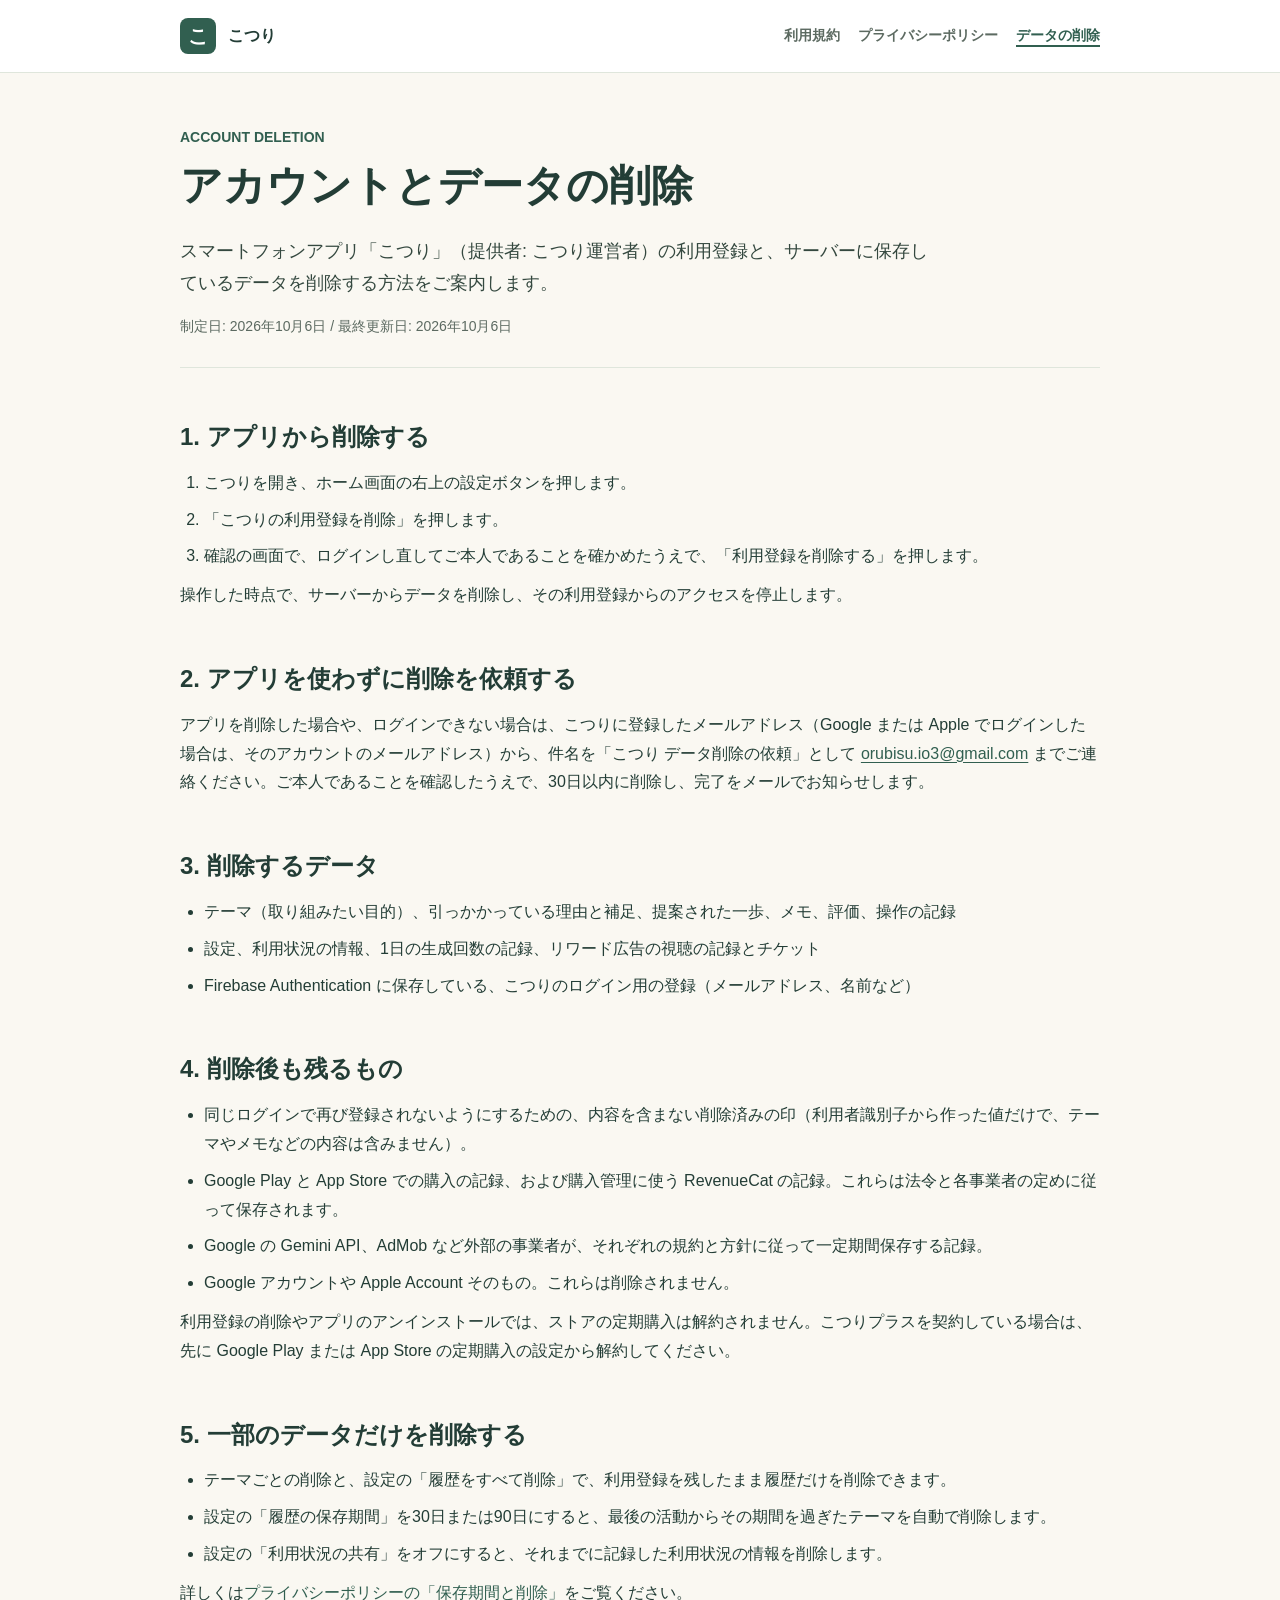
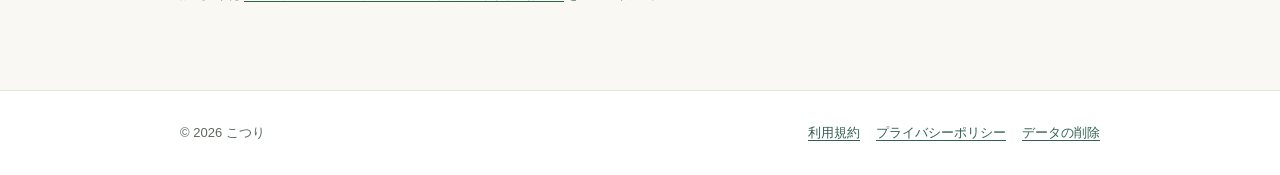
==== delete.html @ 42efa061 "アカウントとデータの削除の案内ページを追加する Co-Authored-By: Claude Opus 5.5 <noreply@anthropic.com>" ====
<!doctype html>
<html lang="ja">
  <head>
    <meta charset="utf-8">
    <meta name="viewport" content="width=device-width, initial-scale=1">
    <meta name="description" content="こつり アカウントとデータの削除">
    <title>アカウントとデータの削除 | こつり</title>
    <link rel="stylesheet" href="assets/legal.css">
  </head>
  <body>
    <header class="site-header">
      <div class="header-inner">
        <a class="brand" href="index.html" aria-label="こつり 法的情報トップ">
          <span class="brand-mark" aria-hidden="true">こ</span>
          <span>こつり</span>
        </a>
        <nav class="site-nav" aria-label="法的情報">
          <a href="terms.html">利用規約</a>
          <a href="privacy.html">プライバシーポリシー</a>
          <a href="delete.html" aria-current="page">データの削除</a>
        </nav>
      </div>
    </header>

    <main class="page">
      <header class="document-header">
        <p class="eyebrow">ACCOUNT DELETION</p>
        <h1>アカウントとデータの削除</h1>
        <p class="lead">
          スマートフォンアプリ「こつり」（提供者: こつり運営者）の利用登録と、サーバーに保存しているデータを削除する方法をご案内します。
        </p>
        <p class="updated">制定日: 2026年10月6日 / 最終更新日: 2026年10月6日</p>
      </header>

      <section class="legal-section" id="in-app">
        <h2>1. アプリから削除する</h2>
        <ol>
          <li>こつりを開き、ホーム画面の右上の設定ボタンを押します。</li>
          <li>「こつりの利用登録を削除」を押します。</li>
          <li>確認の画面で、ログインし直してご本人であることを確かめたうえで、「利用登録を削除する」を押します。</li>
        </ol>
        <p>操作した時点で、サーバーからデータを削除し、その利用登録からのアクセスを停止します。</p>
      </section>

      <section class="legal-section" id="request">
        <h2>2. アプリを使わずに削除を依頼する</h2>
        <p>
          アプリを削除した場合や、ログインできない場合は、こつりに登録したメールアドレス（Google または Apple でログインした場合は、そのアカウントのメールアドレス）から、件名を「こつり データ削除の依頼」として
          <a href="mailto:orubisu.io3@gmail.com">orubisu.io3@gmail.com</a>
          までご連絡ください。ご本人であることを確認したうえで、30日以内に削除し、完了をメールでお知らせします。
        </p>
      </section>

      <section class="legal-section" id="deleted">
        <h2>3. 削除するデータ</h2>
        <ul>
          <li>テーマ（取り組みたい目的）、引っかかっている理由と補足、提案された一歩、メモ、評価、操作の記録</li>
          <li>設定、利用状況の情報、1日の生成回数の記録、リワード広告の視聴の記録とチケット</li>
          <li>Firebase Authentication に保存している、こつりのログイン用の登録（メールアドレス、名前など）</li>
        </ul>
      </section>

      <section class="legal-section" id="kept">
        <h2>4. 削除後も残るもの</h2>
        <ul>
          <li>同じログインで再び登録されないようにするための、内容を含まない削除済みの印（利用者識別子から作った値だけで、テーマやメモなどの内容は含みません）。</li>
          <li>Google Play と App Store での購入の記録、および購入管理に使う RevenueCat の記録。これらは法令と各事業者の定めに従って保存されます。</li>
          <li>Google の Gemini API、AdMob など外部の事業者が、それぞれの規約と方針に従って一定期間保存する記録。</li>
          <li>Google アカウントや Apple Account そのもの。これらは削除されません。</li>
        </ul>
        <p>
          利用登録の削除やアプリのアンインストールでは、ストアの定期購入は解約されません。こつりプラスを契約している場合は、先に Google Play または App Store の定期購入の設定から解約してください。
        </p>
      </section>

      <section class="legal-section" id="partial">
        <h2>5. 一部のデータだけを削除する</h2>
        <ul>
          <li>テーマごとの削除と、設定の「履歴をすべて削除」で、利用登録を残したまま履歴だけを削除できます。</li>
          <li>設定の「履歴の保存期間」を30日または90日にすると、最後の活動からその期間を過ぎたテーマを自動で削除します。</li>
          <li>設定の「利用状況の共有」をオフにすると、それまでに記録した利用状況の情報を削除します。</li>
        </ul>
        <p>詳しくは<a href="privacy.html#retention">プライバシーポリシーの「保存期間と削除」</a>をご覧ください。</p>
      </section>
    </main>

    <footer class="site-footer">
      <div class="site-footer-inner">
        <p>&copy; 2026 こつり</p>
        <div class="footer-links">
          <a href="terms.html">利用規約</a>
          <a href="privacy.html">プライバシーポリシー</a>
          <a href="delete.html">データの削除</a>
        </div>
      </div>
    </footer>
  </body>
</html>
---- assets/legal.css ----
:root {
  color-scheme: light;
  --bg: #faf8f2;
  --surface: #ffffff;
  --text: #233d36;
  --muted: #5c6a61;
  --line: #dfe6dc;
  --accent: #4f7d6b;
  --accent-strong: #315f50;
  --accent-soft: #edf3ec;
  --warning: #7a4c00;
  --warning-bg: #fff4d8;
  --focus: #005fcc;
}

* {
  box-sizing: border-box;
}

html {
  scroll-behavior: smooth;
}

body {
  margin: 0;
  background: var(--bg);
  color: var(--text);
  font-family: -apple-system, BlinkMacSystemFont, "Segoe UI", "Noto Sans JP",
    "Hiragino Kaku Gothic ProN", "Yu Gothic", Meiryo, sans-serif;
  font-size: 16px;
  line-height: 1.8;
}

a {
  color: var(--accent-strong);
  text-underline-offset: 0.2em;
}

a:hover {
  text-decoration-thickness: 2px;
}

a:focus-visible {
  outline: 3px solid var(--focus);
  outline-offset: 3px;
}

.site-header {
  background: var(--surface);
  border-bottom: 1px solid var(--line);
}

.header-inner,
.page,
.site-footer-inner {
  width: min(100% - 32px, 920px);
  margin-inline: auto;
}

.header-inner {
  min-height: 72px;
  display: flex;
  align-items: center;
  justify-content: space-between;
  gap: 20px;
}

.brand {
  display: inline-flex;
  align-items: center;
  gap: 12px;
  color: var(--text);
  font-weight: 700;
  text-decoration: none;
}

.brand-mark {
  width: 36px;
  height: 36px;
  display: grid;
  place-items: center;
  border-radius: 8px;
  background: #315f50;
  color: #ffffff;
  font-size: 20px;
  line-height: 1;
}

.site-nav {
  display: flex;
  flex-wrap: wrap;
  justify-content: flex-end;
  gap: 8px 18px;
}

.site-nav a {
  color: var(--muted);
  font-size: 14px;
  font-weight: 600;
  text-decoration: none;
}

.site-nav a[aria-current="page"] {
  color: var(--accent-strong);
  text-decoration: underline;
  text-decoration-thickness: 2px;
  text-underline-offset: 0.35em;
}

.page {
  padding-block: 52px 72px;
}

.document-header {
  padding-bottom: 28px;
  border-bottom: 1px solid var(--line);
}

.eyebrow {
  margin: 0 0 6px;
  color: var(--accent-strong);
  font-size: 14px;
  font-weight: 700;
}

h1,
h2,
h3 {
  line-height: 1.45;
  letter-spacing: 0;
}

h1 {
  margin: 0;
  font-size: clamp(28px, 5vw, 42px);
}

h2 {
  margin: 48px 0 14px;
  padding-top: 4px;
  font-size: 24px;
}

h3 {
  margin: 26px 0 8px;
  font-size: 18px;
}

p,
ul,
ol,
dl {
  margin-block: 10px;
}

ul,
ol {
  padding-left: 1.5em;
}

li + li {
  margin-top: 8px;
}

.updated {
  margin: 14px 0 0;
  color: var(--muted);
  font-size: 14px;
}

.lead {
  max-width: 760px;
  margin: 18px 0 0;
  color: #34483f;
  font-size: 18px;
}

.notice {
  margin: 28px 0;
  padding: 18px 20px;
  border-left: 4px solid var(--accent);
  border-radius: 0 8px 8px 0;
  background: var(--accent-soft);
}

.notice.warning {
  border-left-color: var(--warning);
  background: var(--warning-bg);
  color: #4d350d;
}

.legal-section {
  scroll-margin-top: 24px;
}

.table-wrap {
  margin-block: 18px;
  overflow-x: auto;
  border: 1px solid var(--line);
  border-radius: 8px;
  background: var(--surface);
}

table {
  width: 100%;
  min-width: 680px;
  border-collapse: collapse;
  font-size: 14px;
  line-height: 1.65;
}

th,
td {
  padding: 14px 16px;
  border-bottom: 1px solid var(--line);
  text-align: left;
  vertical-align: top;
}

th {
  background: #edf3ec;
  font-weight: 700;
}

tr:last-child td {
  border-bottom: 0;
}

.link-list {
  display: grid;
  grid-template-columns: repeat(3, minmax(0, 1fr));
  gap: 12px;
  margin-top: 28px;
}

.link-item {
  min-height: 132px;
  padding: 18px;
  border: 1px solid var(--line);
  border-radius: 8px;
  background: var(--surface);
}

.link-item h2 {
  margin: 0 0 8px;
  padding: 0;
  font-size: 19px;
}

.link-item p {
  margin: 0;
  color: var(--muted);
  font-size: 14px;
}

.action-link {
  display: inline-flex;
  align-items: center;
  justify-content: center;
  min-height: 48px;
  margin-top: 18px;
  padding: 10px 18px;
  border-radius: 8px;
  background: var(--accent-strong);
  color: #ffffff;
  font-weight: 700;
  text-decoration: none;
}

.contact-block {
  margin-top: 22px;
  padding: 20px;
  border: 1px solid var(--line);
  border-radius: 8px;
  background: var(--surface);
}

.site-footer {
  border-top: 1px solid var(--line);
  background: var(--surface);
}

.site-footer-inner {
  display: flex;
  align-items: center;
  justify-content: space-between;
  gap: 16px;
  min-height: 84px;
  color: var(--muted);
  font-size: 13px;
}

.site-footer p {
  margin: 0;
}

.footer-links {
  display: flex;
  flex-wrap: wrap;
  justify-content: flex-end;
  gap: 8px 16px;
}

@media (max-width: 720px) {
  .header-inner {
    align-items: flex-start;
    flex-direction: column;
    padding-block: 16px;
  }

  .site-nav {
    justify-content: flex-start;
  }

  .page {
    padding-block: 36px 56px;
  }

  h2 {
    margin-top: 38px;
  }

  .link-list {
    grid-template-columns: 1fr;
  }

  .site-footer-inner {
    align-items: flex-start;
    flex-direction: column;
    padding-block: 18px;
  }

  .footer-links {
    justify-content: flex-start;
  }
}

@media print {
  body {
    background: #ffffff;
    font-size: 11pt;
  }

  .site-nav,
  .site-footer,
  .action-link {
    display: none;
  }

  .page {
    width: 100%;
    padding: 0;
  }

  a {
    color: inherit;
  }
}
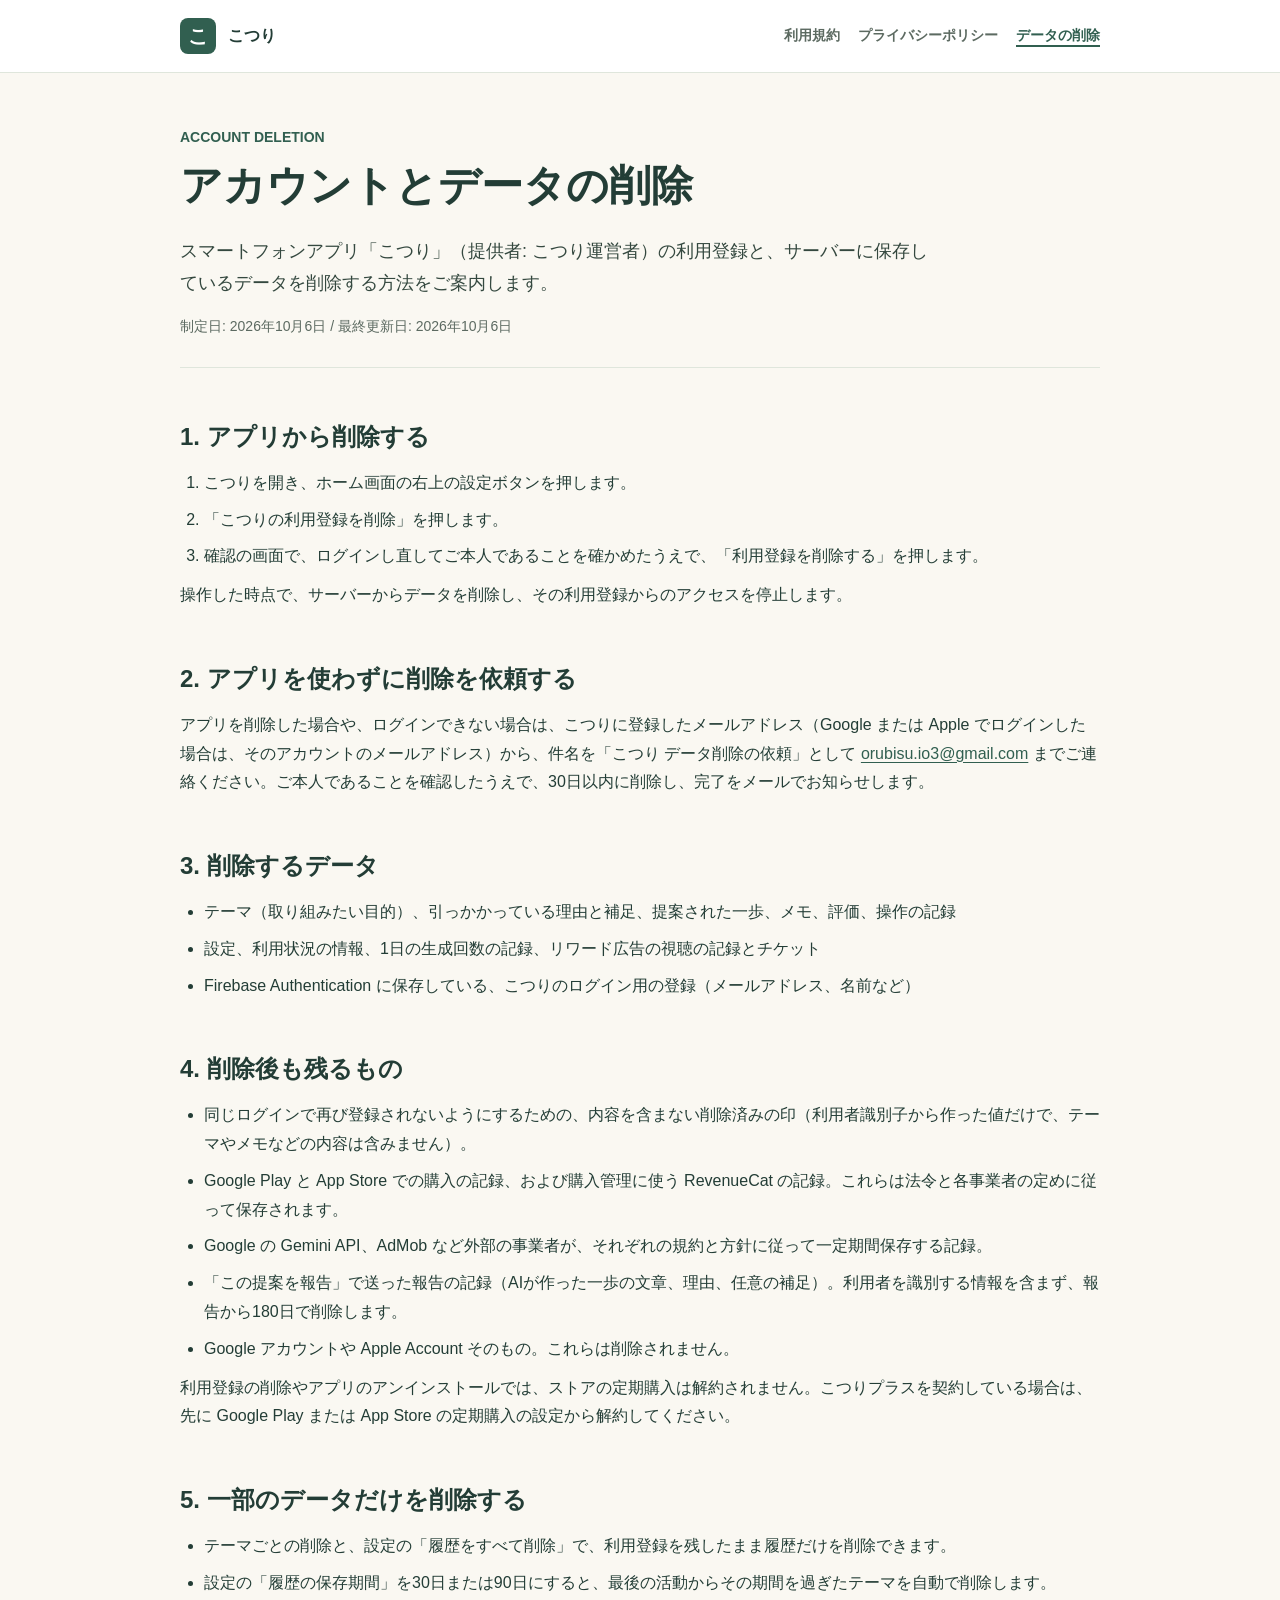
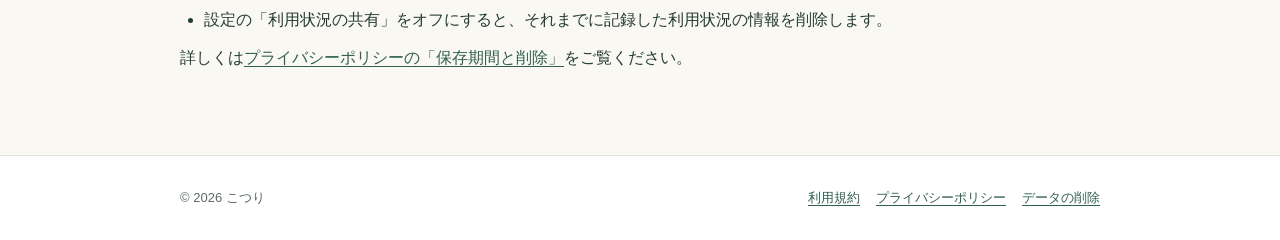
==== commit 956d7d78: "AIの提案の報告の記録の扱いを追記する Co-Authored-By: Claude Opus 5.5 <noreply@anthropic.com>" ====
--- a/delete.html
+++ b/delete.html
@@ -66,6 +66,7 @@
           <li>同じログインで再び登録されないようにするための、内容を含まない削除済みの印（利用者識別子から作った値だけで、テーマやメモなどの内容は含みません）。</li>
           <li>Google Play と App Store での購入の記録、および購入管理に使う RevenueCat の記録。これらは法令と各事業者の定めに従って保存されます。</li>
           <li>Google の Gemini API、AdMob など外部の事業者が、それぞれの規約と方針に従って一定期間保存する記録。</li>
+          <li>「この提案を報告」で送った報告の記録（AIが作った一歩の文章、理由、任意の補足）。利用者を識別する情報を含まず、報告から180日で削除します。</li>
           <li>Google アカウントや Apple Account そのもの。これらは削除されません。</li>
         </ul>
         <p>
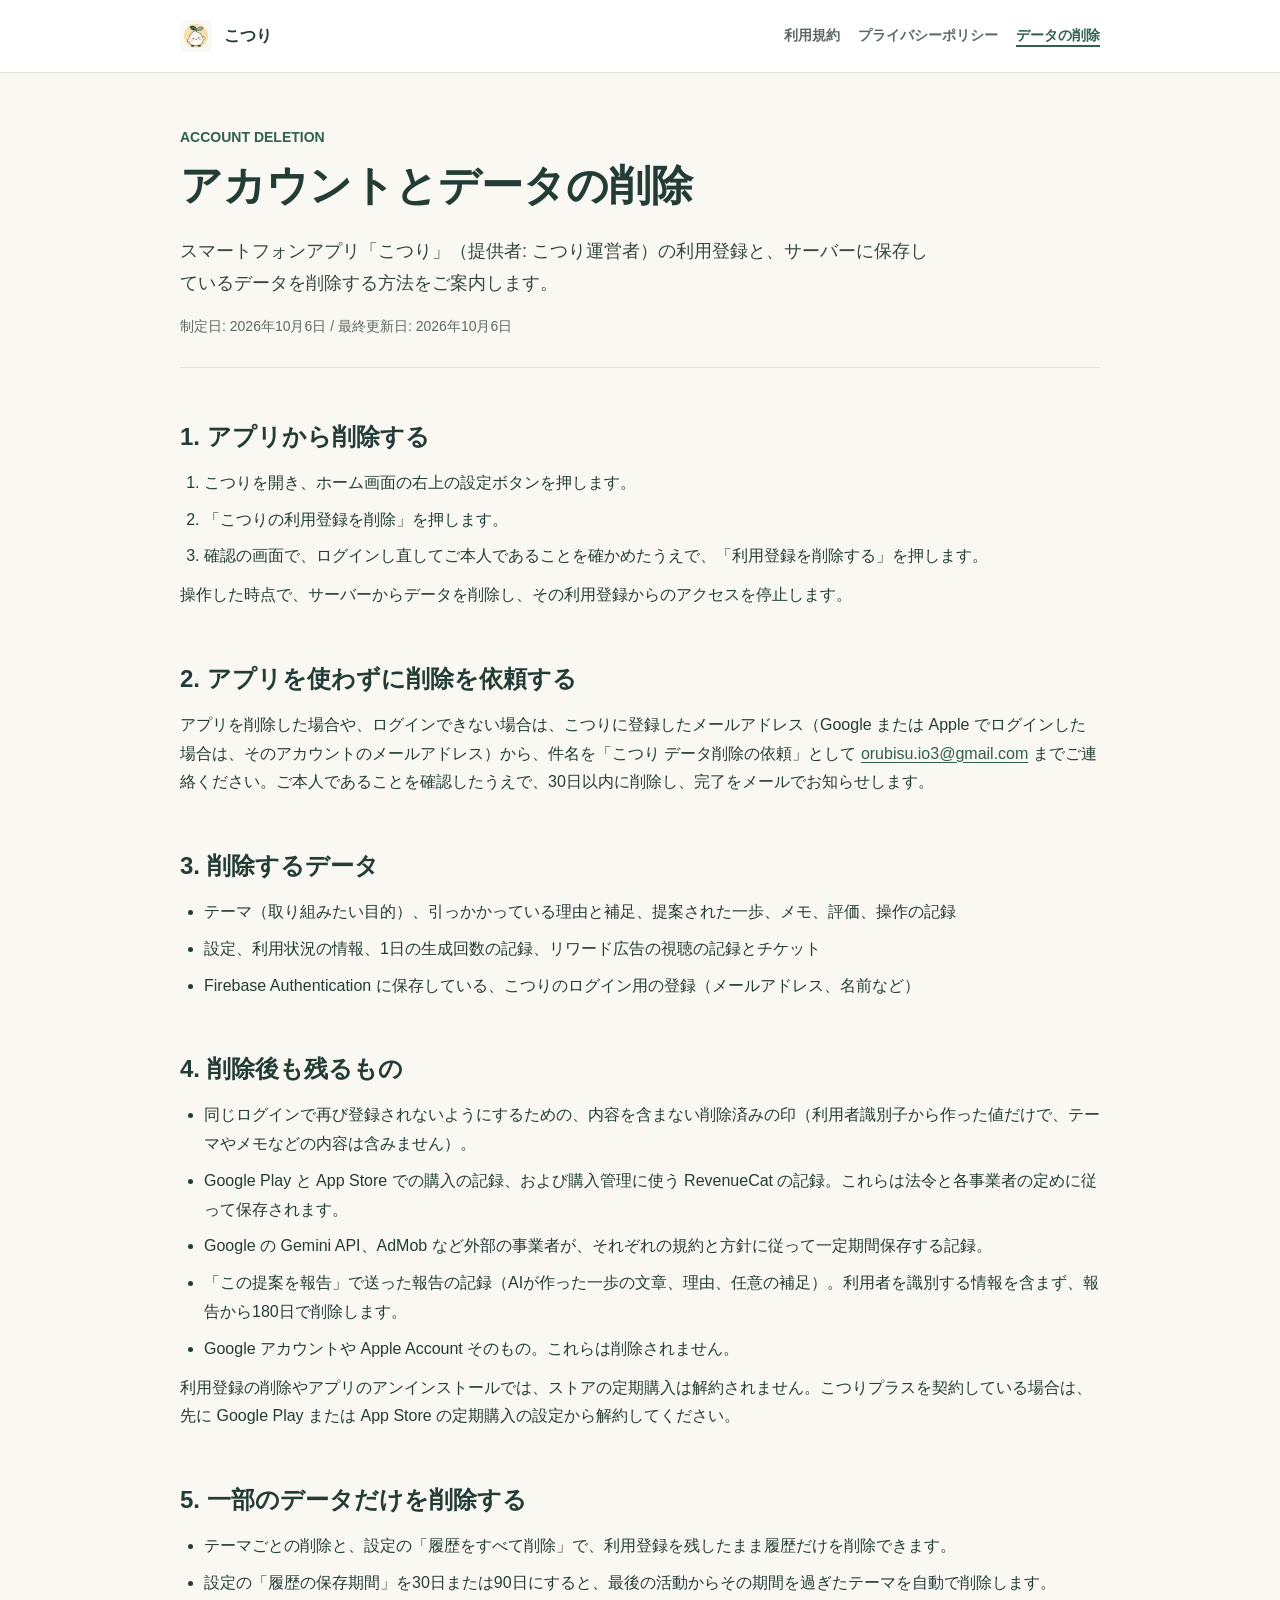
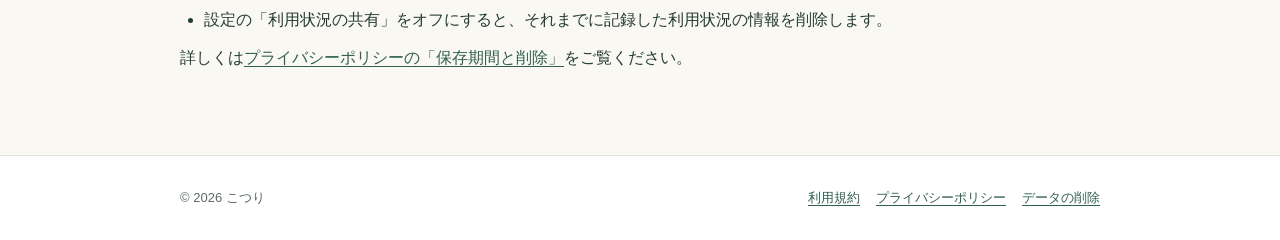
==== commit 7586525d: "規約類のページのロゴを紹介ページに揃える トップが紹介ページになったため、ロゴのリンク名を「こつり トップ」にし、アプリのアイコンを表示する。  Co-Authored-By: Claude Opus" ====
--- a/delete.html
+++ b/delete.html
@@ -5,13 +5,14 @@
     <meta name="viewport" content="width=device-width, initial-scale=1">
     <meta name="description" content="こつり アカウントとデータの削除">
     <title>アカウントとデータの削除 | こつり</title>
+    <link rel="icon" href="assets/kotsuri-icon.png">
     <link rel="stylesheet" href="assets/legal.css">
   </head>
   <body>
     <header class="site-header">
       <div class="header-inner">
-        <a class="brand" href="index.html" aria-label="こつり 法的情報トップ">
-          <span class="brand-mark" aria-hidden="true">こ</span>
+        <a class="brand" href="index.html" aria-label="こつり トップ">
+          <img class="brand-icon" src="assets/kotsuri-icon.png" alt="" width="32" height="32">
           <span>こつり</span>
         </a>
         <nav class="site-nav" aria-label="法的情報">
--- a/assets/legal.css
+++ b/assets/legal.css
@@ -301,7 +301,127 @@
   gap: 8px 16px;
 }
 
+
+/* Product page (index.html) */
+.brand-icon {
+  width: 32px;
+  height: 32px;
+  border-radius: 8px;
+}
+
+.hero {
+  display: grid;
+  grid-template-columns: minmax(0, 1fr) 260px;
+  align-items: center;
+  gap: 40px;
+  padding-bottom: 36px;
+  border-bottom: 1px solid var(--line);
+}
+
+.hero h1 {
+  font-size: clamp(32px, 6vw, 46px);
+  line-height: 1.35;
+}
+
+.hero-screen {
+  width: 100%;
+  height: auto;
+  border-radius: 16px;
+  box-shadow: 0 12px 32px rgba(35, 61, 54, 0.14);
+}
+
+.platforms {
+  color: var(--muted);
+  font-size: 14px;
+}
+
+.steps {
+  display: grid;
+  grid-template-columns: repeat(3, minmax(0, 1fr));
+  gap: 12px;
+  margin-top: 20px;
+  padding: 0;
+  list-style: none;
+  counter-reset: step;
+}
+
+.steps li,
+.feature {
+  padding: 18px;
+  border: 1px solid var(--line);
+  border-radius: 8px;
+  background: var(--surface);
+}
+
+.steps li + li {
+  margin-top: 0;
+}
+
+.steps li::before {
+  counter-increment: step;
+  content: counter(step);
+  display: grid;
+  place-items: center;
+  width: 32px;
+  height: 32px;
+  margin-bottom: 10px;
+  border-radius: 50%;
+  background: var(--accent-soft);
+  color: var(--accent-strong);
+  font-weight: 700;
+}
+
+.steps h3,
+.feature h3,
+.link-item h3 {
+  margin: 0 0 6px;
+  font-size: 17px;
+}
+
+.steps p,
+.feature p {
+  margin: 0;
+  color: var(--muted);
+  font-size: 14px;
+}
+
+.feature-grid {
+  display: grid;
+  grid-template-columns: repeat(3, minmax(0, 1fr));
+  gap: 12px;
+  margin-top: 20px;
+}
+
+.screens {
+  display: flex;
+  justify-content: center;
+  gap: 20px;
+  margin-top: 28px;
+}
+
+.screens img {
+  width: min(44%, 240px);
+  height: auto;
+  border-radius: 16px;
+  box-shadow: 0 12px 32px rgba(35, 61, 54, 0.14);
+}
+
 @media (max-width: 720px) {
+  .hero {
+    grid-template-columns: 1fr;
+    gap: 28px;
+  }
+
+  .hero-screen {
+    width: min(70%, 260px);
+    justify-self: center;
+  }
+
+  .steps,
+  .feature-grid {
+    grid-template-columns: 1fr;
+  }
+
   .header-inner {
     align-items: flex-start;
     flex-direction: column;
